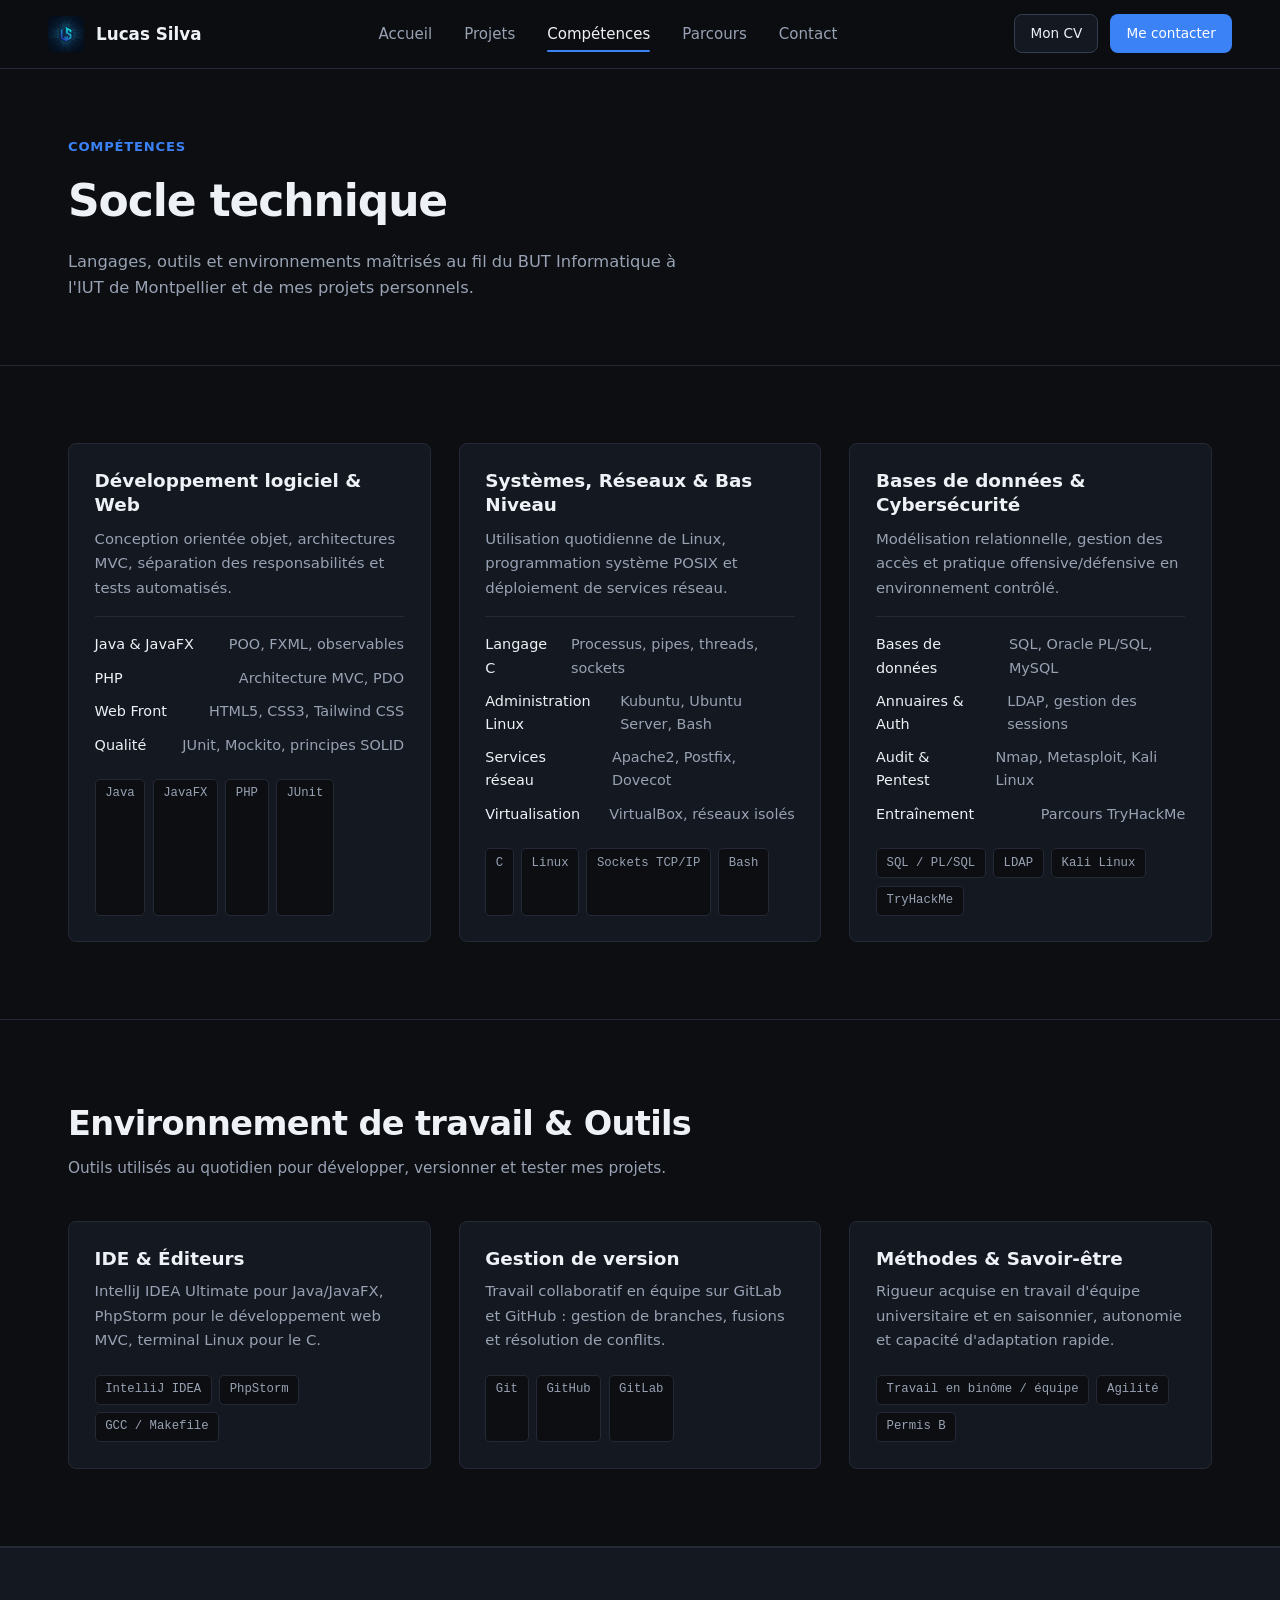
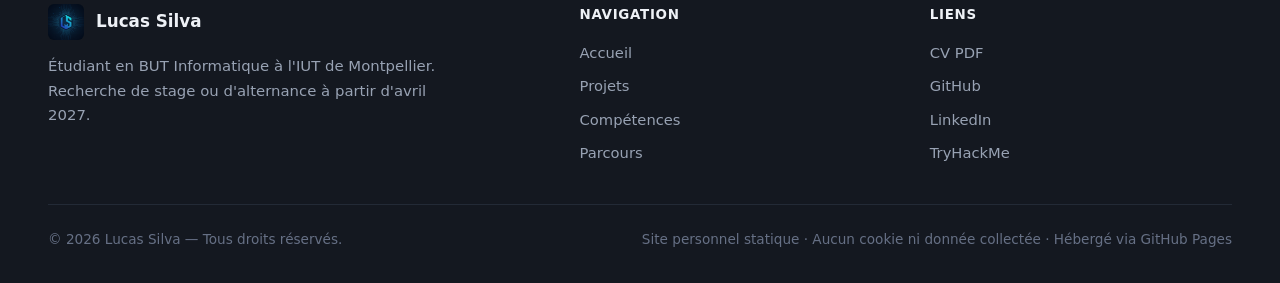
==== competences.html @ c132c809 "version: Importation et déploiement du portfolio" ====
<!DOCTYPE html>
<html lang="fr">
<head>
    <meta charset="UTF-8">
    <meta name="viewport" content="width=device-width, initial-scale=1.0">
    <title>Compétences — Lucas Silva</title>
    <link rel="stylesheet" href="css/base.css">
    <link rel="stylesheet" href="css/layout.css">
    <link rel="stylesheet" href="css/components.css">
</head>
<body>

<header class="site-header">
    <div class="header-inner">
        <a href="index.html" class="brand">
            <img src="images/logo.png" alt="LS" class="brand-logo">
            <span>Lucas Silva</span>
        </a>

        <nav aria-label="Menu principal">
            <button class="nav-toggle" id="nav-toggle" aria-expanded="false" aria-controls="nav-list">Menu</button>
            <ul class="nav-list" id="nav-list">
                <li><a href="index.html" class="nav-link">Accueil</a></li>
                <li><a href="projets.html" class="nav-link">Projets</a></li>
                <li><a href="competences.html" class="nav-link active">Compétences</a></li>
                <li><a href="parcours.html" class="nav-link">Parcours</a></li>
                <li><a href="index.html#contact" class="nav-link">Contact</a></li>
            </ul>
        </nav>

        <div class="header-actions">
            <a href="docs/CV_Lucas_Silva.pdf" target="_blank" rel="noopener" class="btn btn-secondary btn-sm">Mon CV</a>
            <a href="index.html#contact" class="btn btn-primary btn-sm">Me contacter</a>
        </div>
    </div>
</header>

<main>
    <section class="page-header">
        <div class="container">
            <span class="page-eyebrow">Compétences</span>
            <h1 class="page-title">Socle technique</h1>
            <p class="page-lead">
                Langages, outils et environnements maîtrisés au fil du BUT Informatique à l'IUT de Montpellier et de mes projets personnels.
            </p>
        </div>
    </section>

    <section class="section">
        <div class="container">
            <div class="skills-grid">
                <div class="skill-card">
                    <div>
                        <h2 class="project-title" style="margin-bottom: 0.6rem;">Développement logiciel &amp; Web</h2>
                        <p class="project-desc">
                            Conception orientée objet, architectures MVC, séparation des responsabilités et tests automatisés.
                        </p>
                        <ul class="skill-list">
                            <li><strong>Java &amp; JavaFX</strong><span>POO, FXML, observables</span></li>
                            <li><strong>PHP</strong><span>Architecture MVC, PDO</span></li>
                            <li><strong>Web Front</strong><span>HTML5, CSS3, Tailwind CSS</span></li>
                            <li><strong>Qualité</strong><span>JUnit, Mockito, principes SOLID</span></li>
                        </ul>
                    </div>
                    <div class="tags">
                        <span class="tag">Java</span>
                        <span class="tag">JavaFX</span>
                        <span class="tag">PHP</span>
                        <span class="tag">JUnit</span>
                    </div>
                </div>

                <div class="skill-card">
                    <div>
                        <h2 class="project-title" style="margin-bottom: 0.6rem;">Systèmes, Réseaux &amp; Bas Niveau</h2>
                        <p class="project-desc">
                            Utilisation quotidienne de Linux, programmation système POSIX et déploiement de services réseau.
                        </p>
                        <ul class="skill-list">
                            <li><strong>Langage C</strong><span>Processus, pipes, threads, sockets</span></li>
                            <li><strong>Administration Linux</strong><span>Kubuntu, Ubuntu Server, Bash</span></li>
                            <li><strong>Services réseau</strong><span>Apache2, Postfix, Dovecot</span></li>
                            <li><strong>Virtualisation</strong><span>VirtualBox, réseaux isolés</span></li>
                        </ul>
                    </div>
                    <div class="tags">
                        <span class="tag">C</span>
                        <span class="tag">Linux</span>
                        <span class="tag">Sockets TCP/IP</span>
                        <span class="tag">Bash</span>
                    </div>
                </div>

                <div class="skill-card">
                    <div>
                        <h2 class="project-title" style="margin-bottom: 0.6rem;">Bases de données &amp; Cybersécurité</h2>
                        <p class="project-desc">
                            Modélisation relationnelle, gestion des accès et pratique offensive/défensive en environnement contrôlé.
                        </p>
                        <ul class="skill-list">
                            <li><strong>Bases de données</strong><span>SQL, Oracle PL/SQL, MySQL</span></li>
                            <li><strong>Annuaires &amp; Auth</strong><span>LDAP, gestion des sessions</span></li>
                            <li><strong>Audit &amp; Pentest</strong><span>Nmap, Metasploit, Kali Linux</span></li>
                            <li><strong>Entraînement</strong><span>Parcours TryHackMe</span></li>
                        </ul>
                    </div>
                    <div class="tags">
                        <span class="tag">SQL / PL/SQL</span>
                        <span class="tag">LDAP</span>
                        <span class="tag">Kali Linux</span>
                        <span class="tag">TryHackMe</span>
                    </div>
                </div>
            </div>
        </div>
    </section>

    <section class="section">
        <div class="container">
            <div class="section-header">
                <div>
                    <h2 class="section-title">Environnement de travail &amp; Outils</h2>
                    <p class="section-desc">Outils utilisés au quotidien pour développer, versionner et tester mes projets.</p>
                </div>
            </div>

            <div class="skills-grid">
                <div class="skill-card">
                    <div>
                        <h3 class="project-title" style="margin-bottom: 0.5rem;">IDE &amp; Éditeurs</h3>
                        <p class="project-desc">IntelliJ IDEA Ultimate pour Java/JavaFX, PhpStorm pour le développement web MVC, terminal Linux pour le C.</p>
                    </div>
                    <div class="tags">
                        <span class="tag">IntelliJ IDEA</span>
                        <span class="tag">PhpStorm</span>
                        <span class="tag">GCC / Makefile</span>
                    </div>
                </div>

                <div class="skill-card">
                    <div>
                        <h3 class="project-title" style="margin-bottom: 0.5rem;">Gestion de version</h3>
                        <p class="project-desc">Travail collaboratif en équipe sur GitLab et GitHub : gestion de branches, fusions et résolution de conflits.</p>
                    </div>
                    <div class="tags">
                        <span class="tag">Git</span>
                        <span class="tag">GitHub</span>
                        <span class="tag">GitLab</span>
                    </div>
                </div>

                <div class="skill-card">
                    <div>
                        <h3 class="project-title" style="margin-bottom: 0.5rem;">Méthodes &amp; Savoir-être</h3>
                        <p class="project-desc">Rigueur acquise en travail d'équipe universitaire et en saisonnier, autonomie et capacité d'adaptation rapide.</p>
                    </div>
                    <div class="tags">
                        <span class="tag">Travail en binôme / équipe</span>
                        <span class="tag">Agilité</span>
                        <span class="tag">Permis B</span>
                    </div>
                </div>
            </div>
        </div>
    </section>
</main>

<footer class="site-footer">
    <div class="footer-inner">
        <div class="footer-top">
            <div>
                <a href="index.html" class="brand" style="margin-bottom: 0.9rem;">
                    <img src="images/logo.png" alt="LS" class="brand-logo">
                    <span>Lucas Silva</span>
                </a>
                <p class="project-desc" style="max-width: 42ch;">
                    Étudiant en BUT Informatique à l'IUT de Montpellier. Recherche de stage ou d'alternance à partir d'avril 2027.
                </p>
            </div>

            <div>
                <h4 class="footer-title">Navigation</h4>
                <ul class="footer-list">
                    <li><a href="index.html">Accueil</a></li>
                    <li><a href="projets.html">Projets</a></li>
                    <li><a href="competences.html">Compétences</a></li>
                    <li><a href="parcours.html">Parcours</a></li>
                </ul>
            </div>

            <div>
                <h4 class="footer-title">Liens</h4>
                <ul class="footer-list">
                    <li><a href="docs/CV_Lucas_Silva.pdf" target="_blank" rel="noopener">CV PDF</a></li>
                    <li><a href="https://github.com/lcsslv10" target="_blank" rel="noopener">GitHub</a></li>
                    <li><a href="https://www.linkedin.com/in/lucas-silva-329757350/" target="_blank" rel="noopener">LinkedIn</a></li>
                    <li><a href="https://tryhackme.com/p/lucasslv" target="_blank" rel="noopener">TryHackMe</a></li>
                </ul>
            </div>
        </div>

        <div class="footer-bottom">
            <span>&copy; 2026 Lucas Silva — Tous droits réservés.</span>
            <span>Site personnel statique · Aucun cookie ni donnée collectée · Hébergé via GitHub Pages</span>
        </div>
    </div>
</footer>

<script src="js/nav.js"></script>
</body>
</html>
---- css/base.css ----
:root {
    --bg: #0c0e12;
    --surface: #141820;
    --surface-hover: #1a202b;
    --border: #232a36;
    --border-light: #343f52;
    --text: #eef1f6;
    --text-muted: #98a2b3;
    --text-dim: #667085;
    --accent: #3b82f6;
    --accent-dark: #2563eb;
    --max-width: 1240px;
    --gutter: clamp(1.25rem, 4vw, 3rem);
    --radius: 8px;
}

*,
*::before,
*::after {
    box-sizing: border-box;
    margin: 0;
    padding: 0;
}

html {
    scroll-behavior: smooth;
    background-color: var(--bg);
    color: var(--text);
    font-family: system-ui, -apple-system, BlinkMacSystemFont, "Segoe UI", Roboto, sans-serif;
    line-height: 1.6;
}

body {
    min-height: 100vh;
    display: flex;
    flex-direction: column;
    overflow-x: hidden;
}

main {
    flex: 1;
}

a {
    color: inherit;
    text-decoration: none;
}

img {
    display: block;
    max-width: 100%;
}

ul {
    list-style: none;
}
---- css/layout.css ----
.container {
    width: 100%;
    max-width: var(--max-width);
    margin-inline: auto;
    padding-inline: var(--gutter);
}

.site-header {
    position: sticky;
    top: 0;
    z-index: 100;
    width: 100%;
    background: rgba(12, 14, 18, 0.94);
    backdrop-filter: blur(10px);
    border-bottom: 1px solid var(--border);
}

.header-inner {
    width: 100%;
    padding: 0.9rem var(--gutter);
    display: flex;
    align-items: center;
    justify-content: space-between;
    gap: 1.5rem;
}

.brand {
    display: inline-flex;
    align-items: center;
    gap: 0.75rem;
    font-weight: 700;
    font-size: 1.05rem;
    flex-shrink: 0;
}

.brand-logo {
    height: 36px;
    width: 36px;
    object-fit: contain;
    border-radius: 6px;
}

.nav-list {
    display: flex;
    align-items: center;
    gap: 2rem;
}

.nav-link {
    position: relative;
    display: inline-block;
    padding-block: 0.35rem;
    font-size: 0.94rem;
    color: var(--text-muted);
    transition: color 0.2s ease;
}

.nav-link::after {
    content: "";
    position: absolute;
    left: 0;
    bottom: 0;
    width: 100%;
    height: 2px;
    background-color: var(--accent);
    border-radius: 2px;
    transform: scaleX(0);
    transform-origin: left;
    transition: transform 0.25s ease;
}

.nav-link:hover,
.nav-link.active {
    color: var(--text);
}

.nav-link:hover::after,
.nav-link.active::after {
    transform: scaleX(1);
}

.header-actions {
    display: flex;
    align-items: center;
    gap: 0.75rem;
    flex-shrink: 0;
}

.nav-toggle {
    display: none;
    background: var(--surface);
    border: 1px solid var(--border-light);
    color: var(--text);
    padding: 0.45rem 0.75rem;
    border-radius: var(--radius);
    cursor: pointer;
}

.hero {
    padding-block: clamp(3.5rem, 6.5vw, 6rem);
    border-bottom: 1px solid var(--border);
}

.hero-grid {
    display: grid;
    grid-template-columns: minmax(0, 1.35fr) minmax(0, 0.85fr);
    align-items: center;
    gap: clamp(2rem, 5vw, 4.5rem);
}

.section {
    padding-block: clamp(3.5rem, 6vw, 5.5rem);
    border-bottom: 1px solid var(--border);
}

.section-header {
    display: flex;
    flex-wrap: wrap;
    align-items: flex-end;
    justify-content: space-between;
    gap: 1.5rem;
    margin-bottom: 2.5rem;
}

.section-title {
    font-size: clamp(1.6rem, 2.8vw, 2.1rem);
    font-weight: 700;
    letter-spacing: -0.02em;
}

.section-desc {
    color: var(--text-muted);
    font-size: 0.96rem;
    margin-top: 0.35rem;
}

.projects-grid {
    display: grid;
    grid-template-columns: repeat(2, minmax(0, 1fr));
    gap: 2rem;
    align-items: stretch;
}

.skills-grid {
    display: grid;
    grid-template-columns: repeat(3, minmax(0, 1fr));
    gap: 1.75rem;
    align-items: stretch;
}

.contact-grid {
    display: grid;
    grid-template-columns: minmax(0, 1fr) minmax(0, 1.2fr);
    gap: clamp(2rem, 5vw, 4rem);
    align-items: start;
}

.site-footer {
    width: 100%;
    background: var(--surface);
    border-top: 1px solid var(--border);
}

.footer-inner {
    width: 100%;
    padding: 3.5rem var(--gutter) 2rem;
}

.footer-top {
    display: grid;
    grid-template-columns: 1.6fr 1fr 1fr;
    gap: 3rem;
    padding-bottom: 2.5rem;
    border-bottom: 1px solid var(--border);
}

.footer-bottom {
    padding-top: 1.5rem;
    display: flex;
    flex-wrap: wrap;
    justify-content: space-between;
    gap: 1rem;
    font-size: 0.85rem;
    color: var(--text-dim);
}

@media (max-width: 920px) {
    .hero-grid,
    .projects-grid,
    .skills-grid,
    .contact-grid,
    .footer-top {
        grid-template-columns: 1fr;
    }

    .nav-list {
        display: none;
        position: absolute;
        top: 100%;
        left: 0;
        right: 0;
        background: var(--surface);
        border-bottom: 1px solid var(--border);
        flex-direction: column;
        align-items: flex-start;
        padding: 1.25rem var(--gutter);
        gap: 1rem;
    }

    .nav-list.open {
        display: flex;
    }

    .nav-toggle {
        display: inline-block;
    }
}
---- css/components.css ----
.btn {
    display: inline-flex;
    align-items: center;
    justify-content: center;
    padding: 0.7rem 1.3rem;
    border-radius: var(--radius);
    font-size: 0.92rem;
    font-weight: 500;
    cursor: pointer;
    border: 1px solid transparent;
    transition: background-color 0.15s ease, border-color 0.15s ease;
}

.btn-primary {
    background: var(--accent);
    color: #ffffff;
}

.btn-primary:hover {
    background: var(--accent-dark);
}

.btn-secondary {
    background: var(--surface);
    color: var(--text);
    border-color: var(--border-light);
}

.btn-secondary:hover {
    background: var(--surface-hover);
}

.btn-sm {
    padding: 0.48rem 0.95rem;
    font-size: 0.85rem;
}

.hero-tag {
    display: inline-flex;
    align-items: center;
    gap: 0.6rem;
    font-size: 0.84rem;
    font-weight: 500;
    color: #6ee7b7;
    background: rgba(16, 185, 129, 0.12);
    border: 1px solid rgba(16, 185, 129, 0.28);
    padding: 0.38rem 0.9rem;
    border-radius: 999px;
    margin-bottom: 1.25rem;
}

.status-dot {
    width: 8px;
    height: 8px;
    border-radius: 50%;
    background-color: #10b981;
    box-shadow: 0 0 0 0 rgba(16, 185, 129, 0.7);
    animation: pulse-green 2s infinite;
    flex-shrink: 0;
}

@keyframes pulse-green {
    0% {
        box-shadow: 0 0 0 0 rgba(16, 185, 129, 0.65);
    }
    70% {
        box-shadow: 0 0 0 7px rgba(16, 185, 129, 0);
    }
    100% {
        box-shadow: 0 0 0 0 rgba(16, 185, 129, 0);
    }
}

.hero-title {
    font-size: clamp(2.1rem, 4.2vw, 3.05rem);
    font-weight: 700;
    line-height: 1.15;
    letter-spacing: -0.025em;
    margin-bottom: 1.2rem;
}

.hero-text {
    color: var(--text-muted);
    font-size: 1.04rem;
    max-width: 58ch;
    margin-bottom: 2rem;
}

.hero-actions {
    display: flex;
    flex-wrap: wrap;
    gap: 0.9rem;
    margin-bottom: 2.5rem;
}

.hero-infos {
    display: grid;
    grid-template-columns: repeat(3, minmax(0, 1fr));
    gap: 1.5rem;
    padding-top: 1.5rem;
    border-top: 1px solid var(--border);
}

.hero-info-label {
    display: block;
    font-size: 0.8rem;
    color: var(--text-dim);
    margin-bottom: 0.2rem;
}

.hero-info-value {
    font-size: 0.93rem;
    font-weight: 600;
}

.photo-card {
    background: var(--surface);
    border: 1px solid var(--border);
    border-radius: var(--radius);
    padding: 1.1rem;
    max-width: 420px;
    width: 100%;
    margin-inline: auto;
}

.photo-frame {
    width: 100%;
    aspect-ratio: 1 / 1;
    border-radius: 6px;
    overflow: hidden;
    background: var(--bg);
}

.photo-frame img {
    width: 100%;
    height: 100%;
    object-fit: cover;
}

.project-card {
    background: var(--surface);
    border: 1px solid var(--border);
    border-radius: var(--radius);
    overflow: hidden;
    display: flex;
    flex-direction: column;
    height: 100%;
    transition: border-color 0.15s ease;
}

.project-card:hover {
    border-color: var(--border-light);
}

.project-preview {
    width: 100%;
    aspect-ratio: 16 / 9;
    background: #090b0e;
    border-bottom: 1px solid var(--border);
    overflow: hidden;
    flex-shrink: 0;
}

.project-preview img {
    width: 100%;
    height: 100%;
    object-fit: cover;
}

.project-body {
    padding: 1.6rem;
    display: flex;
    flex-direction: column;
    justify-content: space-between;
    flex: 1;
    gap: 1.4rem;
}

.project-header {
    display: flex;
    align-items: flex-start;
    justify-content: space-between;
    gap: 0.85rem;
    margin-bottom: 0.65rem;
}

.project-title {
    font-size: 1.15rem;
    font-weight: 600;
    line-height: 1.3;
}

.project-desc {
    color: var(--text-muted);
    font-size: 0.93rem;
    line-height: 1.65;
}

.badge-status {
    font-size: 0.73rem;
    font-weight: 600;
    padding: 0.22rem 0.6rem;
    border-radius: 5px;
    white-space: nowrap;
    flex-shrink: 0;
}

.badge-done {
    background: rgba(16, 185, 129, 0.12);
    color: #6ee7b7;
    border: 1px solid rgba(16, 185, 129, 0.28);
}

.badge-soon {
    background: rgba(245, 158, 11, 0.12);
    color: #fcd34d;
    border: 1px solid rgba(245, 158, 11, 0.28);
}

.project-footer {
    display: flex;
    align-items: center;
    justify-content: space-between;
    gap: 0.85rem;
    padding-top: 0.5rem;
}

.tags {
    display: flex;
    flex-wrap: wrap;
    gap: 0.45rem;
    flex: 1 1 auto;
    min-width: 0;
}

.project-link {
    font-size: 0.85rem;
    font-weight: 500;
    color: #93c5fd;
    white-space: nowrap;
    flex-shrink: 0;
}

.project-link:hover {
    text-decoration: underline;
}

.skill-card {
    background: var(--surface);
    border: 1px solid var(--border);
    border-radius: var(--radius);
    padding: 1.6rem;
    display: flex;
    flex-direction: column;
    justify-content: space-between;
    gap: 1.4rem;
    height: 100%;
}

.tag {
    font-family: ui-monospace, SFMono-Regular, Menlo, Monaco, Consolas, monospace;
    font-size: 0.77rem;
    padding: 0.26rem 0.6rem;
    border-radius: 5px;
    background: var(--bg);
    border: 1px solid var(--border);
    color: var(--text-muted);
}

.contact-box {
    background: var(--surface);
    border: 1px solid var(--border);
    border-radius: var(--radius);
    padding: 1.85rem;
}

.contact-items {
    display: flex;
    flex-direction: column;
    gap: 0.9rem;
    margin-top: 1.4rem;
}

.contact-row {
    display: flex;
    align-items: center;
    justify-content: space-between;
    gap: 1rem;
    padding: 0.95rem 1.1rem;
    background: var(--bg);
    border: 1px solid var(--border);
    border-radius: 6px;
}

.contact-row-label {
    display: block;
    font-size: 0.78rem;
    color: var(--text-dim);
}

.contact-row-value {
    font-size: 0.91rem;
    font-weight: 500;
    word-break: break-word;
}

.form-field {
    display: flex;
    flex-direction: column;
    gap: 0.4rem;
    margin-bottom: 1.15rem;
}

.form-label {
    font-size: 0.86rem;
    color: var(--text-muted);
}

.form-input,
.form-textarea {
    width: 100%;
    padding: 0.72rem 0.9rem;
    background: var(--bg);
    border: 1px solid var(--border-light);
    border-radius: 6px;
    color: var(--text);
    font-family: inherit;
    font-size: 0.94rem;
}

.form-input:focus,
.form-textarea:focus {
    outline: none;
    border-color: var(--accent);
}

.form-textarea {
    min-height: 125px;
    resize: vertical;
}

.footer-title {
    font-size: 0.84rem;
    font-weight: 600;
    text-transform: uppercase;
    letter-spacing: 0.05em;
    margin-bottom: 1rem;
}

.footer-list {
    display: flex;
    flex-direction: column;
    gap: 0.6rem;
    font-size: 0.92rem;
    color: var(--text-muted);
}

.footer-list a:hover {
    color: var(--text);
}

@media (max-width: 640px) {
    .hero-infos {
        grid-template-columns: 1fr;
        gap: 1rem;
    }

    .header-actions .btn-secondary {
        display: none;
    }
}

.page-header {
    padding-block: clamp(3rem, 5vw, 4.5rem);
    border-bottom: 1px solid var(--border);
}

.page-eyebrow {
    display: inline-block;
    font-size: 0.82rem;
    font-weight: 600;
    text-transform: uppercase;
    letter-spacing: 0.06em;
    color: var(--accent);
    margin-bottom: 0.6rem;
}

.page-title {
    font-size: clamp(2rem, 3.8vw, 2.75rem);
    font-weight: 700;
    letter-spacing: -0.025em;
    margin-bottom: 0.75rem;
}

.page-lead {
    color: var(--text-muted);
    font-size: 1.02rem;
    max-width: 62ch;
}

.project-meta {
    font-size: 0.8rem;
    color: var(--text-dim);
    margin-bottom: 0.35rem;
}

.skill-list {
    display: flex;
    flex-direction: column;
    gap: 0.65rem;
    margin-top: 1rem;
    padding-top: 1rem;
    border-top: 1px solid var(--border);
    font-size: 0.9rem;
    color: var(--text-muted);
}

.skill-list li {
    display: flex;
    justify-content: space-between;
    gap: 1rem;
}

.skill-list strong {
    color: var(--text);
    font-weight: 500;
}

.timeline {
    display: flex;
    flex-direction: column;
    gap: 1.5rem;
}

.timeline-item {
    background: var(--surface);
    border: 1px solid var(--border);
    border-radius: var(--radius);
    padding: 1.75rem;
    display: grid;
    grid-template-columns: 220px 1fr;
    gap: 1.5rem;
}

.timeline-date {
    font-family: ui-monospace, SFMono-Regular, Menlo, Monaco, Consolas, monospace;
    font-size: 0.85rem;
    color: #93c5fd;
}

.timeline-place {
    display: block;
    font-size: 0.84rem;
    color: var(--text-dim);
    margin-top: 0.25rem;
}

@media (max-width: 768px) {
    .timeline-item {
        grid-template-columns: 1fr;
        gap: 0.75rem;
    }
}

.btn {
    transition: background-color 0.2s ease, border-color 0.2s ease, transform 0.15s ease;
}

.btn:hover {
    transform: translateY(-1px);
}

.btn:active {
    transform: translateY(0);
}

.project-card,
.skill-card,
.timeline-item {
    transition: border-color 0.2s ease, transform 0.2s ease, box-shadow 0.2s ease;
}

.project-card:hover,
.skill-card:hover,
.timeline-item:hover {
    border-color: var(--border-light);
    transform: translateY(-3px);
    box-shadow: 0 10px 28px rgba(0, 0, 0, 0.28);
}

.project-preview img {
    transition: transform 0.35s ease;
}

.project-card:hover .project-preview img {
    transform: scale(1.03);
}
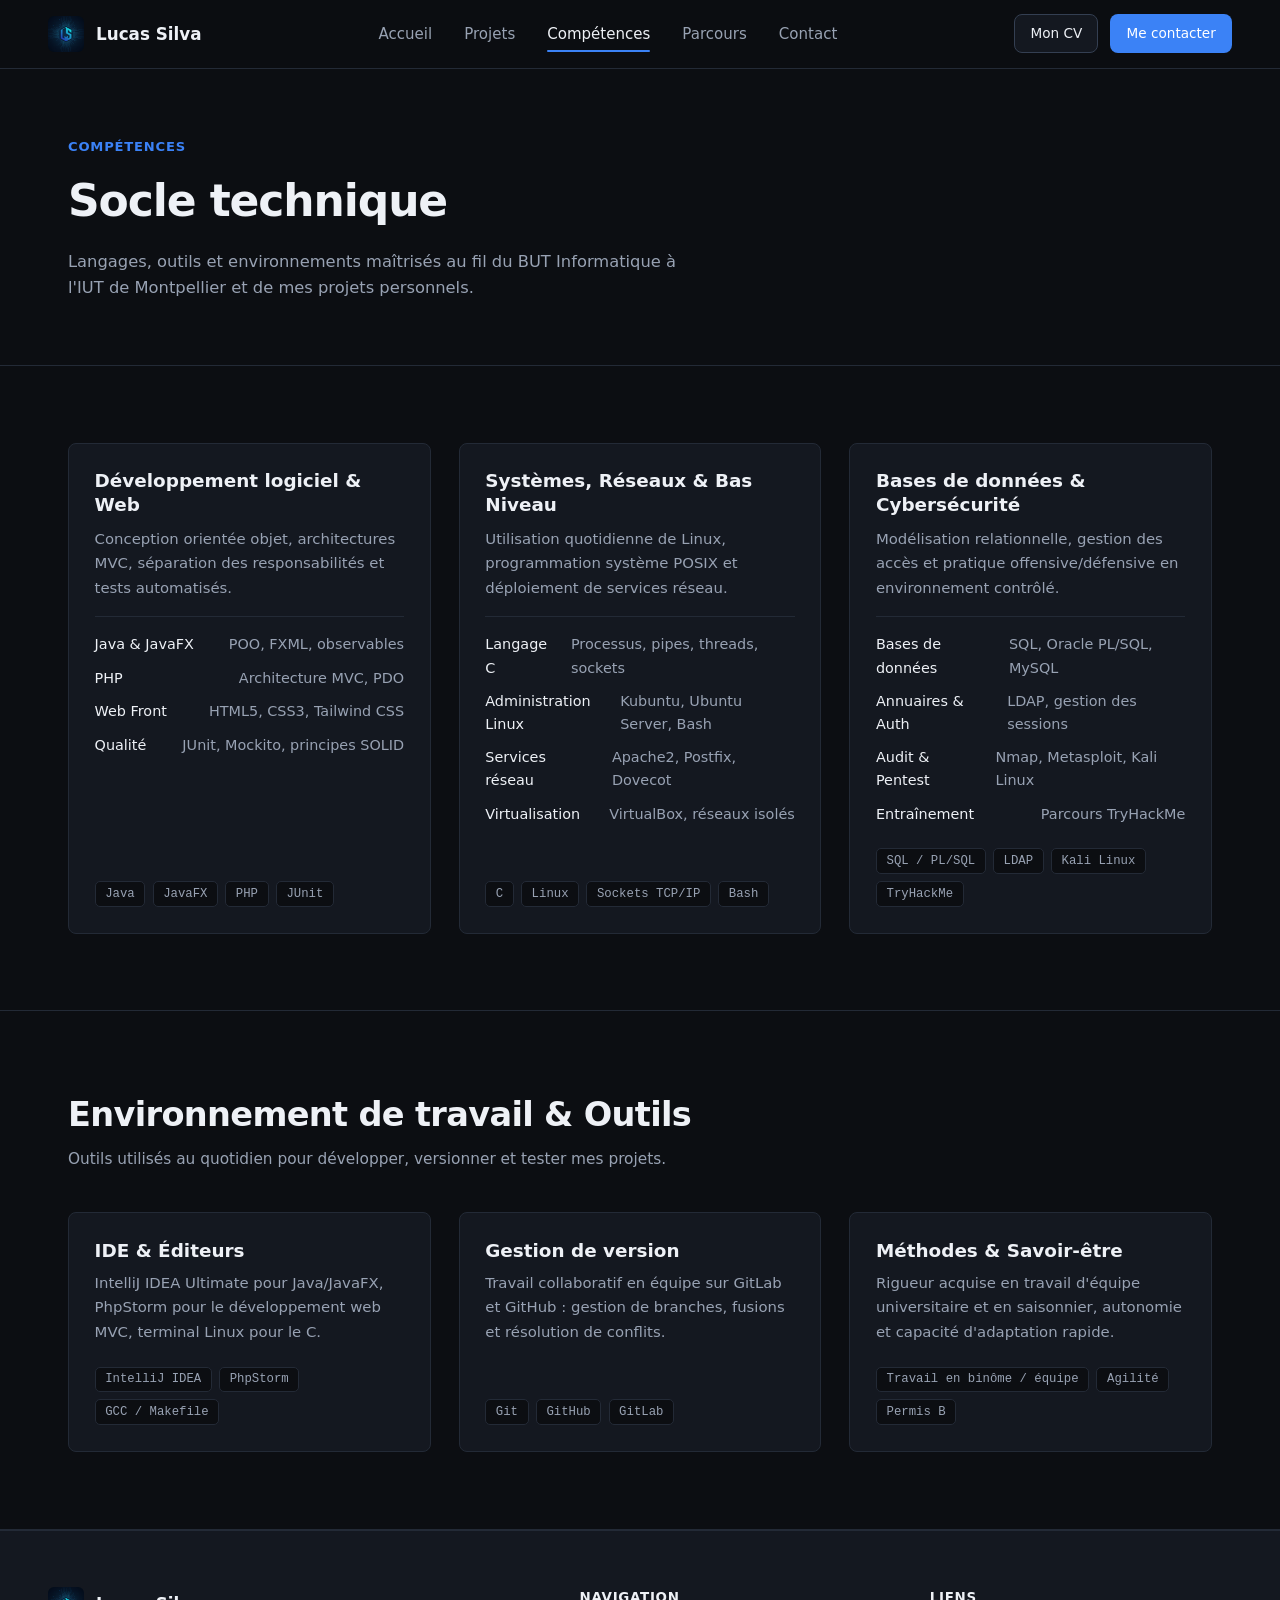
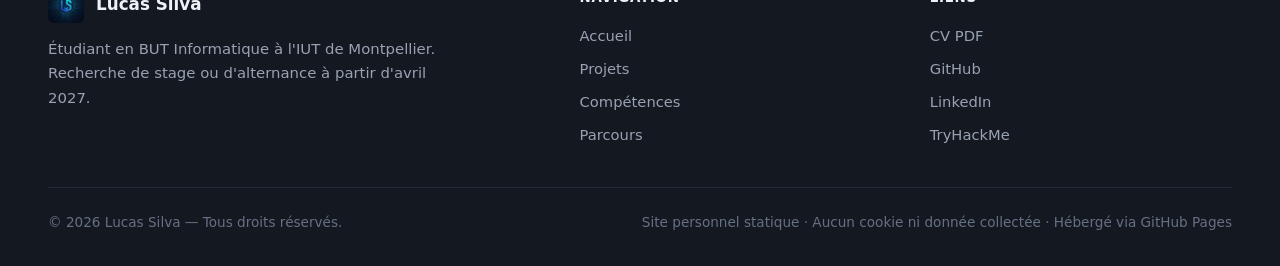
==== commit fc2ecf16: "feat: Ajout du badge Tryhackme" ====
--- a/competences.html
+++ b/competences.html
@@ -37,12 +37,17 @@
 
 <main>
     <section class="page-header">
-        <div class="container">
-            <span class="page-eyebrow">Compétences</span>
-            <h1 class="page-title">Socle technique</h1>
-            <p class="page-lead">
-                Langages, outils et environnements maîtrisés au fil du BUT Informatique à l'IUT de Montpellier et de mes projets personnels.
-            </p>
+        <div class="container page-header-grid">
+            <div>
+                <span class="page-eyebrow">Compétences</span>
+                <h1 class="page-title">Socle technique</h1>
+                <p class="page-lead">
+                    Langages, outils et environnements maîtrisés au fil du BUT Informatique à l'IUT de Montpellier et de mes projets personnels.
+                </p>
+            </div>
+            <div class="thm-header-badge">
+                <script src="https://tryhackme.com/badge/t/75ba41f1c29f93395820c5081fb241663e1952275211e1d7e1c3a57d1f6ab09540722ffd409aa26d749ceb808974cb67?theme=dark"></script>
+            </div>
         </div>
     </section>
 
--- a/css/components.css
+++ b/css/components.css
@@ -225,14 +225,6 @@
     padding-top: 0.5rem;
 }
 
-.tags {
-    display: flex;
-    flex-wrap: wrap;
-    gap: 0.45rem;
-    flex: 1 1 auto;
-    min-width: 0;
-}
-
 .project-link {
     font-size: 0.85rem;
     font-weight: 500;
@@ -257,10 +249,22 @@
     height: 100%;
 }
 
+.tags {
+    display: flex;
+    flex-wrap: wrap;
+    align-items: flex-start;
+    align-content: flex-start;
+    gap: 0.45rem;
+}
+
 .tag {
+    display: inline-flex;
+    align-items: center;
+    height: fit-content;
+    line-height: 1.2;
     font-family: ui-monospace, SFMono-Regular, Menlo, Monaco, Consolas, monospace;
     font-size: 0.77rem;
-    padding: 0.26rem 0.6rem;
+    padding: 0.28rem 0.6rem;
     border-radius: 5px;
     background: var(--bg);
     border: 1px solid var(--border);
@@ -494,4 +498,24 @@
 
 .project-card:hover .project-preview img {
     transform: scale(1.03);
+}
+
+.page-header-grid {
+    display: flex;
+    align-items: center;
+    justify-content: space-between;
+    flex-wrap: wrap;
+    gap: 2rem;
+}
+
+.thm-header-badge {
+    flex-shrink: 0;
+}
+
+.thm-header-badge iframe {
+    display: block;
+    width: 329px;
+    height: 88px;
+    border: none;
+    border-radius: 8px;
 }
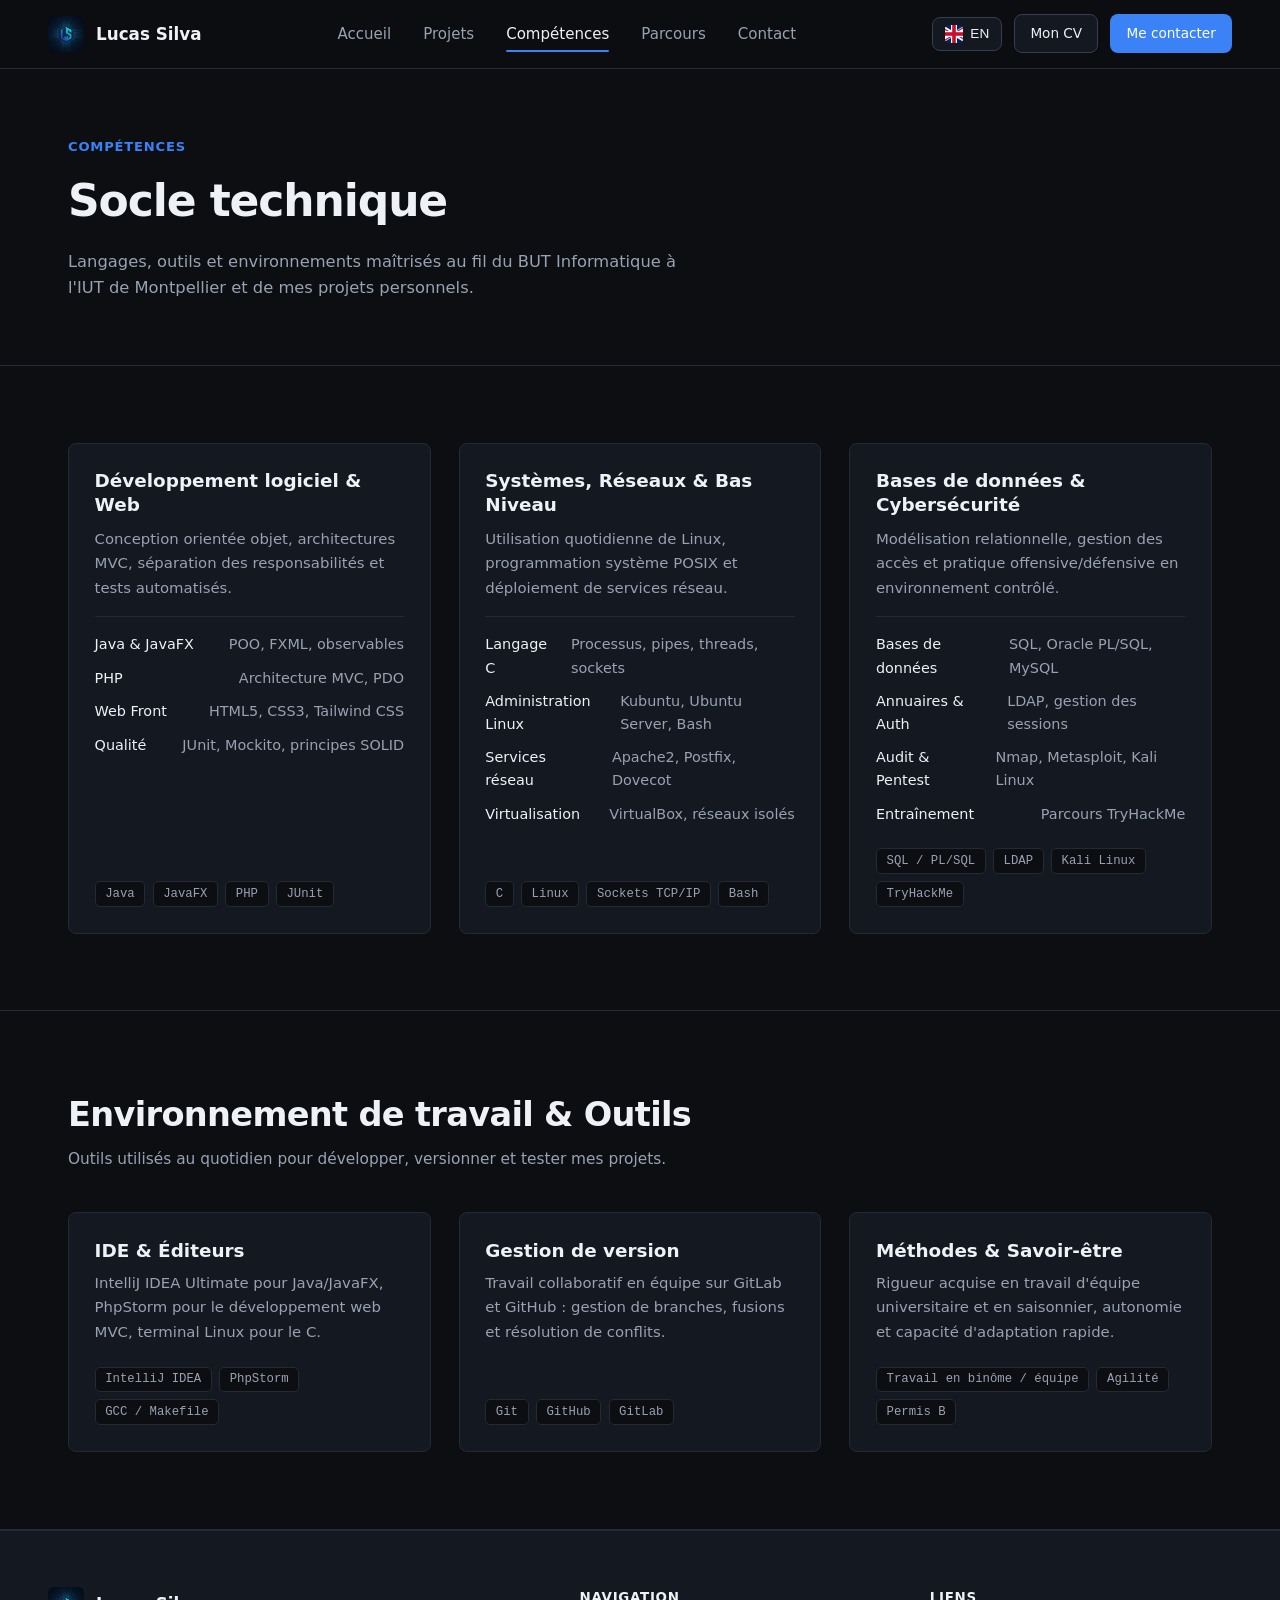
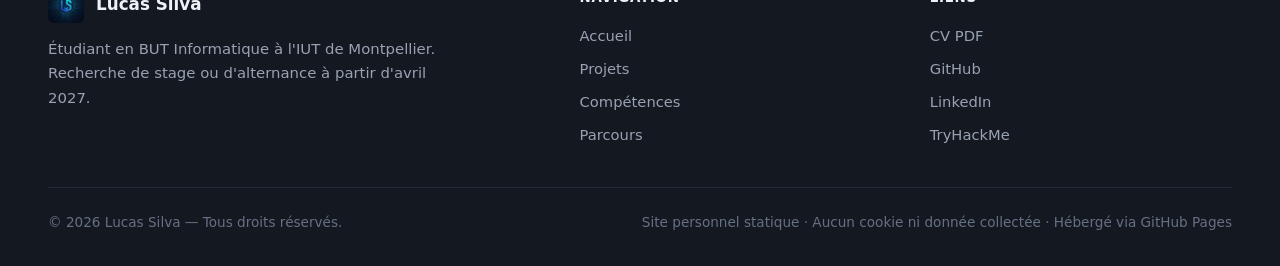
==== commit 8848bd60: "Ajout du switch FR/EN traduit via un dictionnaire en js et CV en Anglais" ====
--- a/competences.html
+++ b/competences.html
@@ -29,7 +29,11 @@
         </nav>
 
         <div class="header-actions">
-            <a href="docs/CV_Lucas_Silva.pdf" target="_blank" rel="noopener" class="btn btn-secondary btn-sm">Mon CV</a>
+            <button type="button" class="btn btn-secondary btn-sm lang-btn notranslate" id="lang-toggle" aria-label="Switch to English">
+                <img src="images/lang-en.png" alt="" class="lang-icon" id="lang-icon">
+                <span id="lang-label">EN</span>
+            </button>
+            <a href="cv/CV_Lucas_Silva.pdf" target="_blank" rel="noopener" class="btn btn-secondary btn-sm">Mon CV</a>
             <a href="index.html#contact" class="btn btn-primary btn-sm">Me contacter</a>
         </div>
     </div>
@@ -212,5 +216,6 @@
 </footer>
 
 <script src="js/nav.js"></script>
+<script src="js/lang.js"></script>
 </body>
 </html>
--- a/css/components.css
+++ b/css/components.css
@@ -518,4 +518,19 @@
     height: 88px;
     border: none;
     border-radius: 8px;
+}
+
+.lang-btn {
+    display: inline-flex;
+    align-items: center;
+    gap: 0.45rem;
+    padding: 0.45rem 0.75rem;
+}
+
+.lang-icon {
+    width: 18px;
+    height: 18px;
+    border-radius: 4px;
+    object-fit: cover;
+    flex-shrink: 0;
 }
